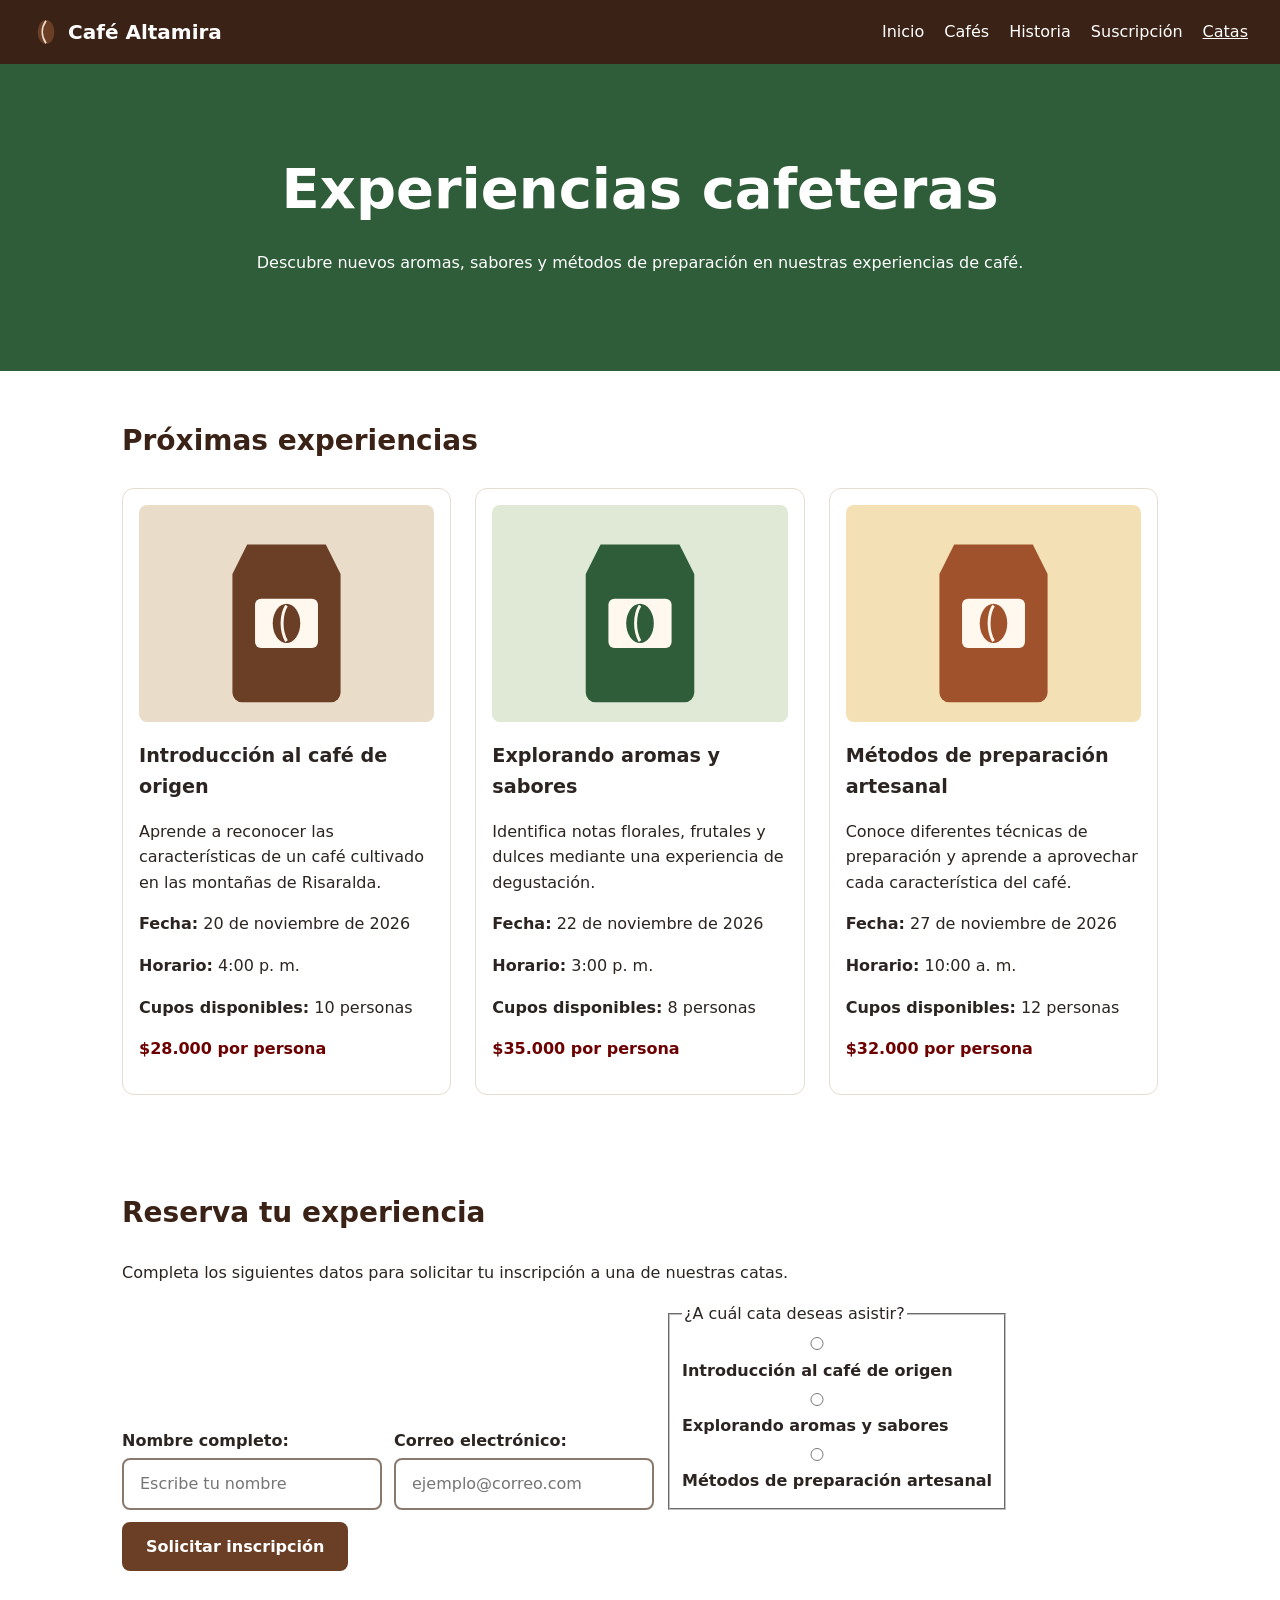
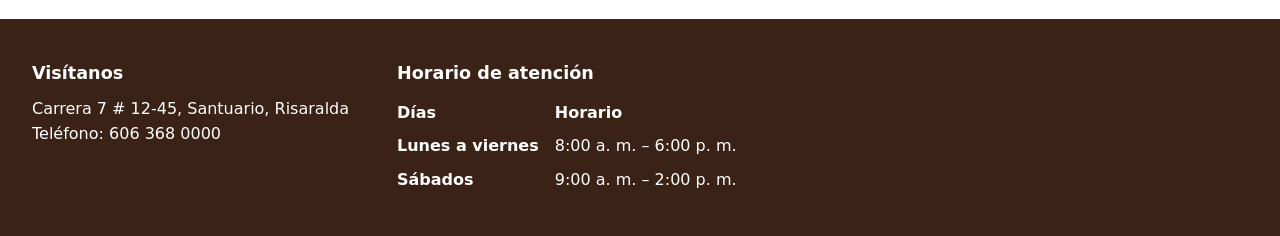
==== eventos.html @ 47ed9510 "agregado eventos" ====
<!DOCTYPE html>
<html lang="es">
<head>
  <meta charset="UTF-8">
  <meta name="viewport" content="width=device-width, initial-scale=1.0">
  <title>Catas de café · Café Altamira</title>
  <link rel="stylesheet" href="css/estilos.css">
</head>
<body>
  <a class="saltar" href="#contenido">Saltar al contenido</a>
  <header class="encabezado">
    <a class="logo" href="index.html">
      <img src="img/grano.svg" alt="" width="28" height="28">
      Café Altamira
    </a>
    <nav aria-label="Principal">
      <ul class="menu">
        <li><a href="index.html">Inicio</a></li>
        <li><a href="index.html#cafes">Cafés</a></li>
        <li><a href="index.html#historia">Historia</a></li>
        <li><a href="index.html#suscripcion">Suscripción</a></li>
        <li><a href="eventos.html" aria-current="page">Catas</a></li>
      </ul>
    </nav>
  </header>

  <main id="contenido">
    <section class="hero">
      <h1>Experiencias cafeteras</h1>
      <p>Descubre nuevos aromas, sabores y métodos de preparación en nuestras experiencias de café.</p>
    </section>

    <section class="seccion">
      <h2>Próximas experiencias</h2>
      <div class="productos">

        <article class="producto">
          <img src="img/cafe-clasico.svg" alt="Bolsa de café Altamira Clásico, de notas achocolatadas" width="300" height="220">
          <h3>Introducción al café de origen</h3>
          <p> Aprende a reconocer las características de un café cultivado en las montañas de Risaralda.</p>
          <p>
            <strong>Fecha:</strong>
            <time datetime="2026-11-20T16:00"> 20 de noviembre de 2026 </time>
          </p>

          <p><strong>Horario:</strong> 4:00 p. m.</p>
          <p><strong>Cupos disponibles:</strong> 10 personas</p>
          <p class="precio">$28.000 por persona</p>
        </article>
        <article class="producto">
          <img src="img/cafe-geisha.svg" alt="Bolsa de café Geisha de Altura, variedad especial de café" width="300" height="220">
          <h3>Explorando aromas y sabores</h3>
          <p> Identifica notas florales, frutales y dulces mediante una experiencia de degustación.</p><p>
            <strong>Fecha:</strong>
            <time datetime="2026-11-22T15:00">
              22 de noviembre de 2026
            </time>
          </p>

          <p><strong>Horario:</strong> 3:00 p. m.</p>
          <p><strong>Cupos disponibles:</strong> 8 personas</p>
          <p class="precio">$35.000 por persona</p>
        </article>
        <article class="producto">
          <img src="img/cafe-honey.svg" alt="Bolsa de café Honey La Esmeralda, con notas de miel y frutos rojos" width="300" height="220">
          <h3>Métodos de preparación artesanal</h3>
          <p> Conoce diferentes técnicas de preparación y aprende a aprovechar cada característica del café. </p>
          <p>
            <strong>Fecha:</strong>
            <time datetime="2026-11-27T10:00">
              27 de noviembre de 2026
            </time>
          </p>
          <p><strong>Horario:</strong> 10:00 a. m.</p>
          <p><strong>Cupos disponibles:</strong> 12 personas</p>
          <p class="precio">$32.000 por persona</p>
        </article>
      </div>
    </section>

    <section class="seccion" id="inscripcion">
      <h2>Reserva tu experiencia</h2>
      <p>
        Completa los siguientes datos para solicitar
        tu inscripción a una de nuestras catas.
      </p>
      <form class="formulario" action="#" method="get">
        <div>
          <label for="nombre">Nombre completo:</label>
          <input
            type="text"
            id="nombre"
            name="nombre"
            placeholder="Escribe tu nombre"
            autocomplete="name"
            required
          >
        </div>

        <div>
          <label for="correo">Correo electrónico:</label>
          <input type="email" id="correo" name="correo" placeholder="ejemplo@correo.com" autocomplete="email" required>
        </div>
        <fieldset>
          <legend>¿A cuál cata deseas asistir?</legend>
          <div>
            <input
              type="radio"
              id="cata-origen"
              name="cata"
              value="origen"
              required
            >
            <label for="cata-origen">
              Introducción al café de origen
            </label>
          </div>

          <div>
            <input
              type="radio"
              id="cata-aromas"
              name="cata"
              value="aromas"
            >
            <label for="cata-aromas">
              Explorando aromas y sabores
            </label>
          </div>

          <div>
            <input
              type="radio"
              id="cata-metodos"
              name="cata"
              value="metodos"
            >
            <label for="cata-metodos">
              Métodos de preparación artesanal
            </label>
          </div>

        </fieldset>
        <button type="submit" class="boton">
          Solicitar inscripción
        </button>
      </form>
    </section>
  </main>
  <footer class="pie">
    <div>
      <h2 class="pie-titulo">Visítanos</h2>
      <address>
        Carrera 7 # 12-45, Santuario, Risaralda
      </address>
      <address>
        Teléfono: 606 368 0000
      </address>
    </div>
    <div>
      <table>
        <caption class="pie-titulo">Horario de atención</caption>
        <thead>
          <tr>
            <th scope="col">Días</th>
            <th scope="col">Horario</th>
          </tr>
        </thead>
        <tbody>
          <tr>
            <th scope="row">Lunes a viernes</th>
            <td>8:00 a. m. – 6:00 p. m.</td>
          </tr>
          <tr>
            <th scope="row">Sábados</th>
            <td>9:00 a. m. – 2:00 p. m.</td>
          </tr>
        </tbody>
      </table>
    </div>
  </footer>
</body>
</html>
---- css/estilos.css ----
/* ===== Café Altamira · estilos base ===== */
:root {
  --cafe: #6b3e26;
  --cafe-oscuro: #3b2216;
  --verde: #2f5d3a;
  --crema: #fff8ee;
  --texto: #2b2420;
}

* { box-sizing: border-box; }

body {
  margin: 0;
  font-family: system-ui, "Segoe UI", Arial, sans-serif;
  color: var(--texto);
  background: #ffffff;
  line-height: 1.6;
}

/* TODO G1 (parte 4): esta regla esconde el foco y deja sin guía a quien
   navega con teclado. Bórrala y agrega una regla :focus-visible con un
   outline visible (por ejemplo 3px solid)
   . */
*:focus-visible {
  outline: 3px solid;
}


/* Enlace "Saltar al contenido": oculto hasta que recibe el foco */
.saltar {
  position: absolute;
  left: 1rem;
  top: -3rem;
  padding: .5rem 1rem;
  background: var(--cafe-oscuro);
  color: #fff;
  z-index: 10;
}
.saltar:focus { top: 1rem; }

/* ----- Encabezado ----- */
.encabezado {
  display: flex;
  flex-wrap: wrap;
  justify-content: space-between;
  align-items: center;
  gap: 1rem;
  padding: 1rem 2rem;
  background: var(--cafe-oscuro);
}
.logo {
  display: flex;
  align-items: center;
  gap: .5rem;
  color: #fff;
  font-weight: 700;
  font-size: 1.25rem;
  text-decoration: none;
}
.menu {
  display: flex;
  flex-wrap: wrap;
  gap: .5rem 1.25rem;
  list-style: none;
  margin: 0;
  padding: 0;
}
.menu a { color: #fff; text-decoration: none; }
.menu a:hover,
.menu a[aria-current="page"] { text-decoration: underline; }

/* ----- Portada ----- */
.hero {
  padding: 5rem 2rem;
  text-align: center;
  background: var(--verde);
  color: #fff;
}
.hero h1,
.titulo-grande {
  margin: 0 0 .5rem;
  font-size: clamp(2rem, 6vw, 3.5rem);
  font-weight: 800;
}
.boton {
  display: inline-block;
  padding: .75rem 1.5rem;
  border: 0;
  border-radius: .5rem;
  background: var(--crema);
  color: var(--cafe-oscuro);
  font: inherit;
  font-weight: 700;
  text-decoration: none;
  cursor: pointer;
}

/* ----- Secciones ----- */
.seccion {
  max-width: 1100px;
  margin: 0 auto;
  padding: 3rem 2rem;
}
.seccion h2,
.subtitulo {
  font-size: 1.75rem;
  font-weight: 700;
  margin: 0 0 1.5rem;
  color: var(--cafe-oscuro);
}

/* ----- Catálogo ----- */
.productos {
  display: grid;
  grid-template-columns: repeat(auto-fit, minmax(240px, 1fr));
  gap: 1.5rem;
}
.producto {
  padding: 1rem;
  border: 1px solid #e6dccf;
  border-radius: .75rem;
  background: #fff;
}
.producto img { width: 100%; height: auto; border-radius: .5rem; }
.producto h3,
.nombre { font-size: 1.2rem; font-weight: 700; margin: .75rem 0 .25rem; }

/* TODO G2 (parte 4): este color tiene un contraste de 2.7:1 sobre blanco.
   WCAG AA pide 4.5:1. Cámbialo por uno más oscuro (por ejemplo var(--cafe)). */
.precio {
  font-weight: 700;
  color: #6d0000;
}

/* ----- Historia ----- */
.figura { margin: 0 0 1rem; }
.figura img { width: 100%; height: auto; border-radius: .75rem; }
.figura figcaption { font-size: .9rem; color: #5c534d; margin-top: .5rem; }

/* ----- Suscripción ----- */
.formulario {
  display: flex;
  flex-wrap: wrap;
  gap: .75rem;
  align-items: flex-end;
}
.formulario label { display: block; font-weight: 600; margin-bottom: .25rem; }
.formulario input {
  padding: .7rem 1rem;
  min-width: 260px;
  border: 2px solid #8a7a6d;
  border-radius: .5rem;
  font: inherit;
}
.formulario .boton { background: var(--cafe); color: #fff; }

/* ----- Pie ----- */
.pie {
  display: flex;
  flex-wrap: wrap;
  gap: 3rem;
  padding: 2.5rem 2rem;
  background: var(--cafe-oscuro);
  color: #fff;
}
.pie h2,
.pie-titulo { font-size: 1.1rem; font-weight: 700; margin: 0 0 .5rem; }
.pie address { font-style: normal; }
.pie a { color: #fff; }
.pie table { border-collapse: collapse; }
.pie caption { text-align: left; font-weight: 700; margin-bottom: .5rem; }
.pie th,
.pie td { text-align: left; padding: .25rem 1rem .25rem 0; }
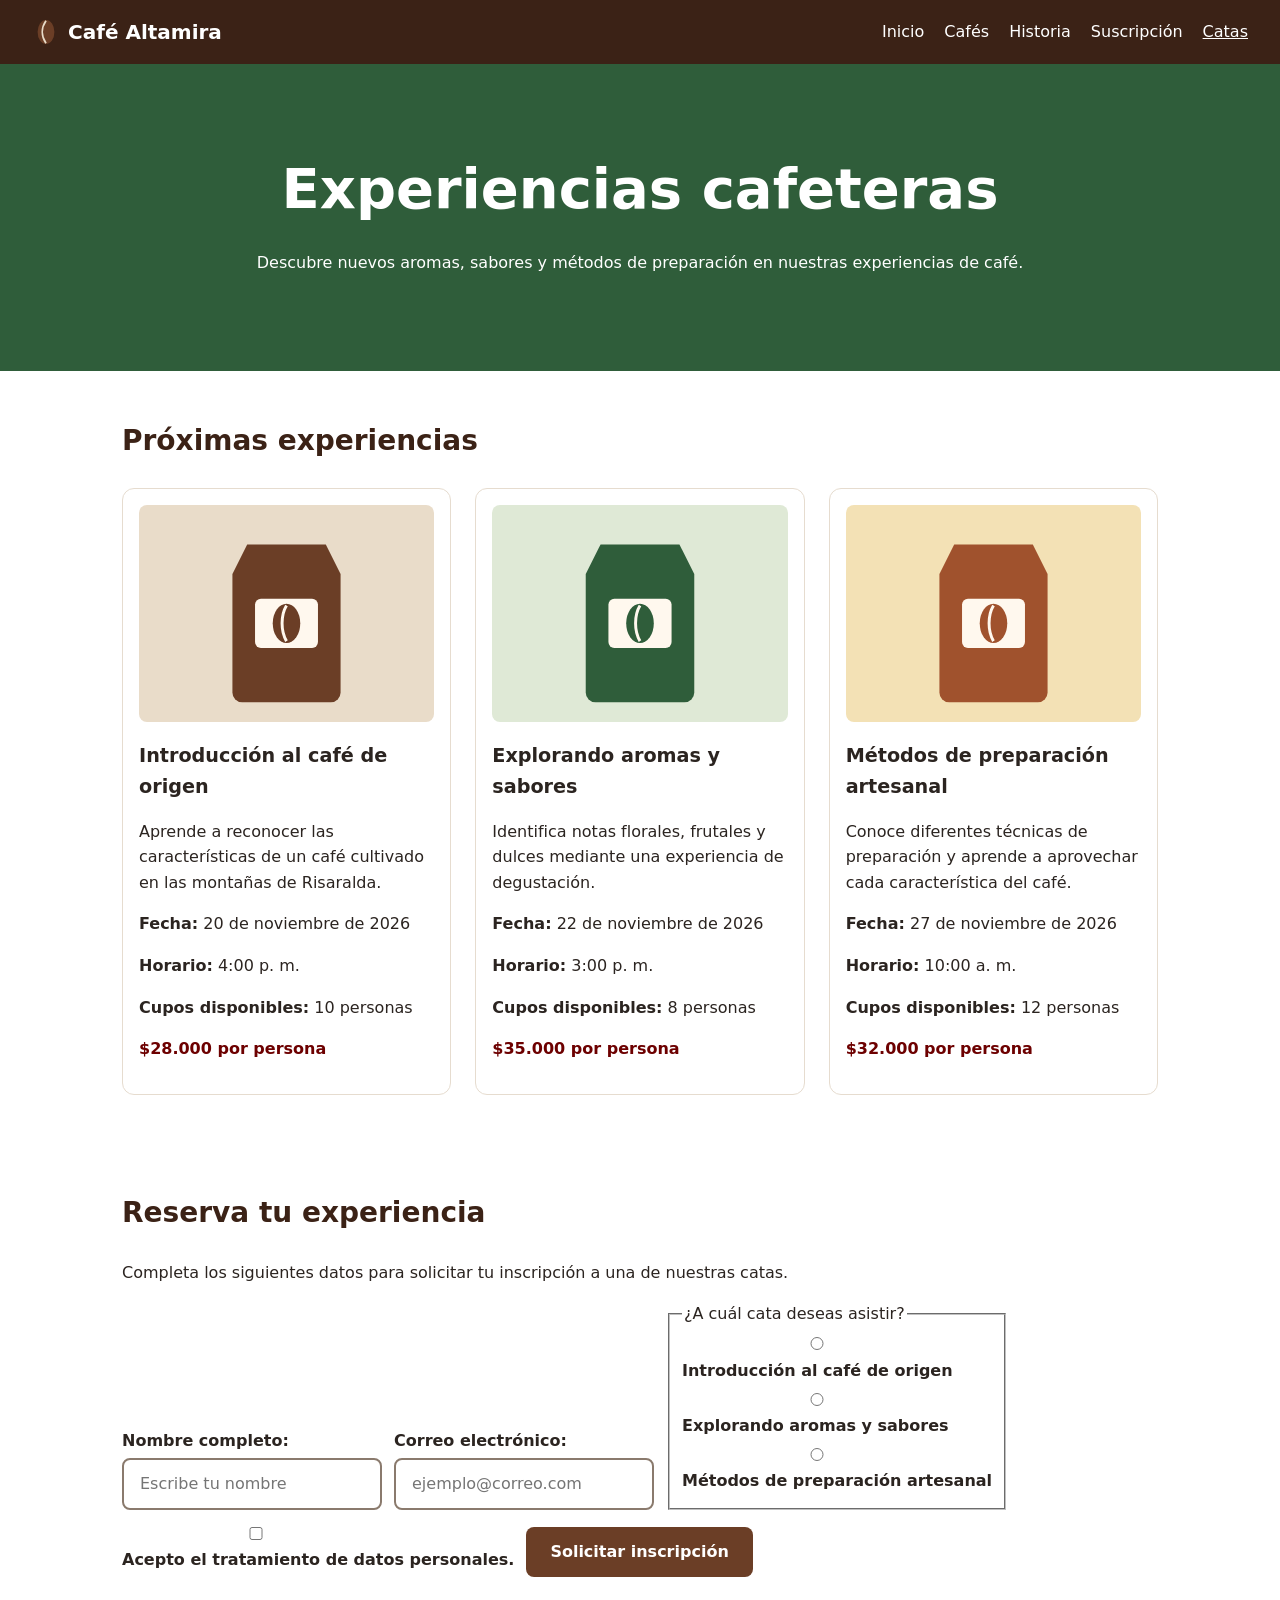
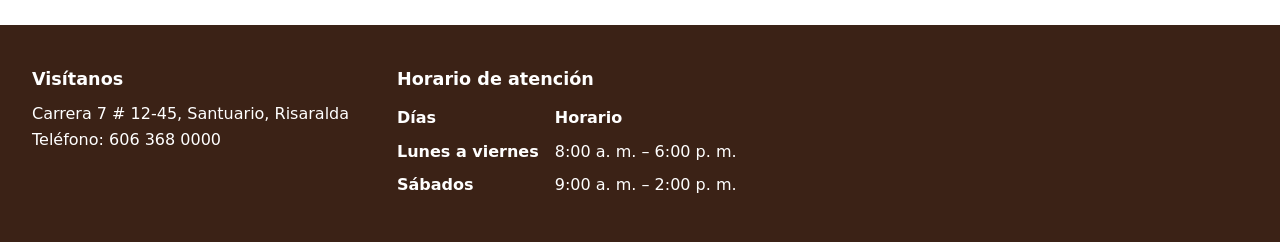
==== commit 2337cc31: "aceptacion tratamiento de datos" ====
--- a/eventos.html
+++ b/eventos.html
@@ -139,8 +139,20 @@
               Métodos de preparación artesanal
             </label>
           </div>
+        </fieldset>
+        <div>
+          <input
+            type="checkbox"
+            id="datos"
+            name="datos"
+            value="aceptado"
+            required
+          >
 
-        </fieldset>
+          <label for="datos">
+            Acepto el tratamiento de datos personales.
+          </label>
+        </div>
         <button type="submit" class="boton">
           Solicitar inscripción
         </button>
